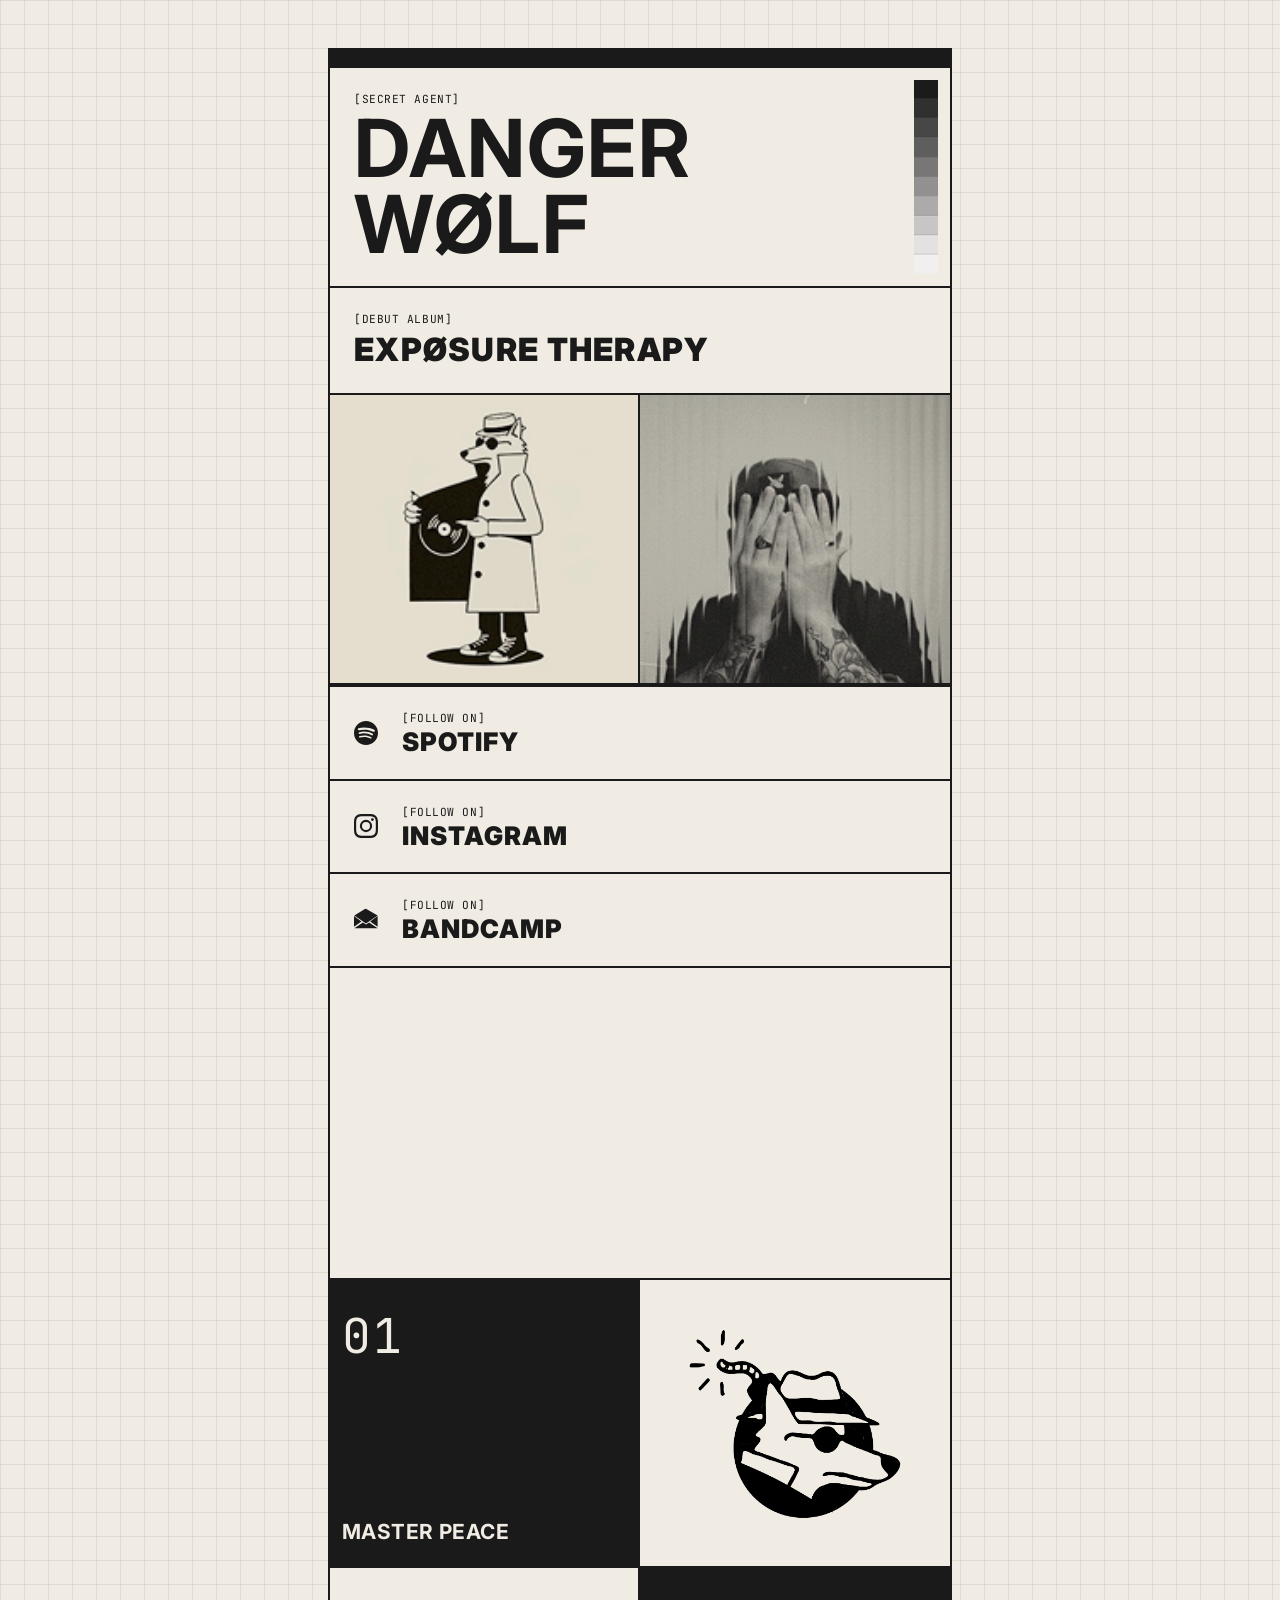
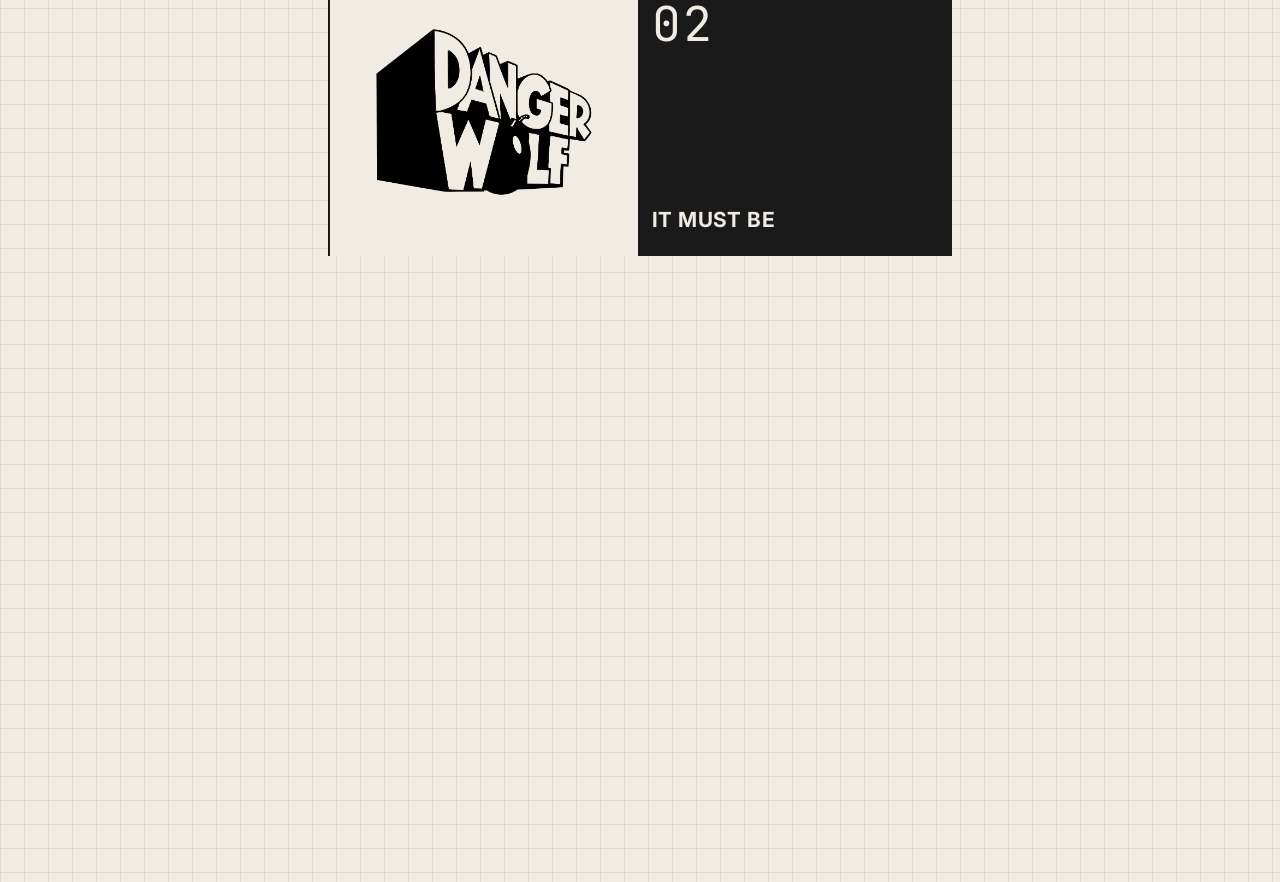
==== index.html @ 0fbfadac "Initial commit - DANGER WØLF link tree" ====
<!DOCTYPE html>
<html lang="en">
<head>
  <meta charset="UTF-8">
  <meta name="viewport" content="width=device-width, initial-scale=1.0">
  <title>DANGER WØLF</title>
  <link rel="stylesheet" href="styles.css">
  <link rel="preconnect" href="https://fonts.googleapis.com">
  <link rel="preconnect" href="https://fonts.gstatic.com" crossorigin>
  <link href="https://fonts.googleapis.com/css2?family=JetBrains+Mono:wght@400;700&family=Inter:wght@400;700;800;900&display=swap" rel="stylesheet">
</head>
<body>
  <div class="page">

    <!-- HERO -->
    <section class="hero">
      <div class="hero-header">
        <span class="label">[Secret Agent]</span>
        <h1 class="title">DANGER<br>WØLF</h1>
        <img src="assets/images/image%2041.png" alt="" class="hero-gradient">
      </div>
      <a href="https://open.spotify.com/artist/2Z2HXDt8DXglXomUX35rhi?si=FQW4a91gQvWbIbv7Y4XQkQ" class="album-card" target="_blank" rel="noopener noreferrer">
        <span class="label">[Debut Album]</span>
        <span class="card-title">EXPØSURE THERAPY</span>
      </a>
      <a href="https://www.instagram.com/dangerwolf.mp3/" class="hero-photos" target="_blank" rel="noopener noreferrer">
        <div class="photo-cell">
          <img src="assets/images/danger-wolf-1.png" alt="DANGER WØLF">
        </div>
        <div class="photo-cell">
          <img src="assets/images/danger-wolf-2.png" alt="DANGER WØLF">
        </div>
      </a>
    </section>

    <!-- LINKS -->
    <section class="links">
      <a href="https://open.spotify.com/artist/2Z2HXDt8DXglXomUX35rhi?si=FQW4a91gQvWbIbv7Y4XQkQ" class="link-card" target="_blank" rel="noopener noreferrer">
        <div class="link-icon">
          <svg viewBox="0 0 24 24" width="24" height="24" fill="currentColor">
            <path d="M12 0C5.4 0 0 5.4 0 12s5.4 12 12 12 12-5.4 12-12S18.66 0 12 0zm5.521 17.34c-.24.359-.66.48-1.021.24-2.82-1.74-6.36-2.101-10.561-1.141-.418.122-.779-.179-.899-.539-.12-.421.18-.78.54-.9 4.56-1.021 8.52-.6 11.64 1.32.42.18.479.659.301 1.02zm1.44-3.3c-.301.42-.841.6-1.262.3-3.239-1.98-8.159-2.58-11.939-1.38-.479.12-1.02-.12-1.14-.6-.12-.48.12-1.021.6-1.141C9.6 9.9 15 10.561 18.72 12.84c.361.181.54.78.241 1.2zm.12-3.36C15.24 8.4 8.82 8.16 5.16 9.301c-.6.179-1.2-.181-1.38-.721-.18-.601.18-1.2.72-1.381 4.26-1.26 11.28-1.02 15.721 1.621.539.3.719 1.02.419 1.56-.299.421-1.02.599-1.559.3z"/>
          </svg>
        </div>
        <div class="link-text">
          <span class="label">[FOLLOW ON]</span>
          <span class="link-name">SPOTIFY</span>
        </div>
      </a>

      <a href="https://www.instagram.com/dangerwolf.mp3/" class="link-card" target="_blank" rel="noopener noreferrer">
        <div class="link-icon">
          <svg viewBox="0 0 24 24" width="24" height="24" fill="currentColor">
            <path d="M12 2.163c3.204 0 3.584.012 4.85.07 3.252.148 4.771 1.691 4.919 4.919.058 1.265.069 1.645.069 4.849 0 3.205-.012 3.584-.069 4.849-.149 3.225-1.664 4.771-4.919 4.919-1.266.058-1.644.07-4.85.07-3.204 0-3.584-.012-4.849-.07-3.26-.149-4.771-1.699-4.919-4.92-.058-1.265-.07-1.644-.07-4.849 0-3.204.013-3.583.07-4.849.149-3.227 1.664-4.771 4.919-4.919 1.266-.057 1.645-.069 4.849-.069zM12 0C8.741 0 8.333.014 7.053.072 2.695.272.273 2.69.073 7.052.014 8.333 0 8.741 0 12c0 3.259.014 3.668.072 4.948.2 4.358 2.618 6.78 6.98 6.98C8.333 23.986 8.741 24 12 24c3.259 0 3.668-.014 4.948-.072 4.354-.2 6.782-2.618 6.979-6.98.059-1.28.073-1.689.073-4.948 0-3.259-.014-3.667-.072-4.947-.196-4.354-2.617-6.78-6.979-6.98C15.668.014 15.259 0 12 0zm0 5.838a6.162 6.162 0 100 12.324 6.162 6.162 0 000-12.324zM12 16a4 4 0 110-8 4 4 0 010 8zm6.406-11.845a1.44 1.44 0 100 2.881 1.44 1.44 0 000-2.881z"/>
          </svg>
        </div>
        <div class="link-text">
          <span class="label">[FOLLOW ON]</span>
          <span class="link-name">INSTAGRAM</span>
        </div>
      </a>

      <a href="https://dangerwolf.bandcamp.com/" class="link-card" target="_blank" rel="noopener noreferrer">
        <div class="link-icon">
          <svg viewBox="0 0 24 24" width="24" height="24" fill="currentColor">
            <path d="M0 18.75l7.437-5.313L0 8.121v10.629zm.375-11.37l10.86 7.619a1.31 1.31 0 001.53 0l10.86-7.619L12.39.99a1.31 1.31 0 00-1.53 0L.375 7.38zm23.25.741l-7.437 5.316L23.625 18.75V8.121zM12 16.59l-3.09-2.205L.375 20.25h23.25l-8.535-5.865L12 16.59z"/>
          </svg>
        </div>
        <div class="link-text">
          <span class="label">[FOLLOW ON]</span>
          <span class="link-name">BANDCAMP</span>
        </div>
      </a>

      <div class="video-card">
        <video autoplay loop muted playsinline>
          <source src="assets/images/0%20(3).mp4" type="video/mp4">
        </video>
      </div>
    </section>

    <!-- PHOTO GALLERY -->
    <section class="gallery">
      <div class="gallery-row">
        <a href="https://open.spotify.com/artist/2Z2HXDt8DXglXomUX35rhi?si=FQW4a91gQvWbIbv7Y4XQkQ" class="gallery-cell gallery-label-cell" target="_blank" rel="noopener noreferrer">
          <span class="label">01</span>
          <span class="track-title">Master Peace</span>
        </a>
        <a href="https://www.instagram.com/dangerwolf.mp3/" class="gallery-cell gallery-photo-cell" target="_blank" rel="noopener noreferrer">
          <img src="assets/images/4x/Asset%2011@4x.png" alt="">
        </a>
      </div>
      <div class="gallery-row">
        <a href="https://www.instagram.com/dangerwolf.mp3/" class="gallery-cell gallery-photo-cell" target="_blank" rel="noopener noreferrer">
          <img src="assets/images/4x/Asset%209@4x.png" alt="">
        </a>
        <a href="https://open.spotify.com/artist/2Z2HXDt8DXglXomUX35rhi?si=FQW4a91gQvWbIbv7Y4XQkQ" class="gallery-cell gallery-label-cell" target="_blank" rel="noopener noreferrer">
          <span class="label">02</span>
          <span class="track-title">It Must Be</span>
        </a>
      </div>
      <div class="gallery-row">
        <a href="https://open.spotify.com/artist/2Z2HXDt8DXglXomUX35rhi?si=FQW4a91gQvWbIbv7Y4XQkQ" class="gallery-cell gallery-label-cell" target="_blank" rel="noopener noreferrer">
          <span class="label">03</span>
          <span class="track-title">Track Title</span>
        </a>
        <a href="https://www.instagram.com/dangerwolf.mp3/" class="gallery-cell gallery-photo-cell" target="_blank" rel="noopener noreferrer">
          <img src="assets/images/4x/Asset%2010@4x.png" alt="">
        </a>
      </div>
      <div class="gallery-row">
        <a href="https://www.instagram.com/dangerwolf.mp3/" class="gallery-cell gallery-photo-cell" target="_blank" rel="noopener noreferrer">
          <img src="assets/images/4x/Asset%207@4x.png" alt="">
        </a>
        <a href="https://open.spotify.com/artist/2Z2HXDt8DXglXomUX35rhi?si=FQW4a91gQvWbIbv7Y4XQkQ" class="gallery-cell gallery-label-cell" target="_blank" rel="noopener noreferrer">
          <span class="label">04</span>
          <span class="track-title">Track Title</span>
        </a>
      </div>
    </section>

  </div>

  <script src="scripts.js"></script>
</body>
</html>
---- styles.css ----
* {
  margin: 0;
  padding: 0;
  box-sizing: border-box;
}

:root {
  --bg: #F0EBE3;
  --text: #1a1a1a;
  --border: 2px solid #1a1a1a;
}

html {
  scroll-behavior: smooth;
}

body {
  font-family: 'JetBrains Mono', monospace;
  background: var(--bg);
  background-image:
    linear-gradient(rgba(26, 26, 26, 0.08) 1px, transparent 1px),
    linear-gradient(90deg, rgba(26, 26, 26, 0.08) 1px, transparent 1px);
  background-size: 24px 24px;
  color: var(--text);
  min-height: 100vh;
  overflow-x: hidden;
}

.page {
  max-width: 720px;
  margin: 0 auto;
  padding: 24px;
  display: flex;
  flex-direction: column;
  gap: 0;
}

/* ─── LABELS ─── */
.label {
  font-family: 'JetBrains Mono', monospace;
  font-size: 0.7rem;
  font-weight: 400;
  letter-spacing: 0.05em;
  text-transform: uppercase;
  display: block;
}

/* ─── HERO ─── */
.hero {
  display: flex;
  flex-direction: column;
  gap: 0;
}

.hero-header {
  border: var(--border);
  border-top: 20px solid #1a1a1a;
  padding: 24px;
  display: flex;
  flex-direction: column;
  gap: 4px;
  background: var(--bg);
  position: relative;
}

.hero-gradient {
  position: absolute;
  top: 12px;
  right: 12px;
  bottom: 12px;
  height: calc(100% - 24px);
  width: auto;
  display: block;
  object-fit: contain;
}

.title {
  font-family: 'Inter', sans-serif;
  font-size: 3.5rem;
  font-weight: 700;
  line-height: 0.95;
  letter-spacing: 0.02em;
  text-transform: uppercase;
}

.hero-photos {
  display: grid;
  grid-template-columns: 1fr 1fr;
  border-left: var(--border);
  border-right: var(--border);
  border-top: var(--border);
  border-bottom: var(--border);
  margin-top: -2px;
  text-decoration: none;
}

.hero-photos .photo-cell {
  height: 192px;
  overflow: hidden;
  background: var(--bg);
}

.hero-photos .photo-cell:first-child {
  border-right: var(--border);
}

.hero-photos .photo-cell img {
  width: 100%;
  height: 100%;
  object-fit: cover;
  display: block;
  mix-blend-mode: multiply;
}

.album-card {
  border: var(--border);
  margin-top: -2px;
  padding: 24px;
  display: flex;
  flex-direction: column;
  gap: 4px;
  text-decoration: none;
  color: var(--text);
  background: var(--bg);
  transition: background 0.2s ease;
}

.album-card:hover {
  background: var(--text);
  color: var(--bg);
}

.card-title {
  font-family: 'Inter', sans-serif;
  font-size: 1.65rem;
  font-weight: 900;
  letter-spacing: 0.04em;
  text-transform: uppercase;
}

/* ─── LINKS ─── */
.links {
  display: flex;
  flex-direction: column;
  margin-top: 0;
  gap: 0;
}

.link-card {
  display: flex;
  align-items: center;
  gap: 24px;
  border: var(--border);
  margin-top: -2px;
  padding: 24px;
  text-decoration: none;
  color: var(--text);
  background: var(--bg);
  transition: background 0.2s ease, transform 0.2s ease;
  cursor: pointer;
}

.link-card:first-child {
  margin-top: 0;
}

.link-card:hover {
  background: var(--text);
  color: var(--bg);
}

.link-card:active {
  transform: scale(0.98);
}

.link-icon {
  width: 24px;
  height: 24px;
  flex-shrink: 0;
  display: flex;
  align-items: center;
  justify-content: center;
}

.link-icon svg {
  width: 24px;
  height: 24px;
}

.link-text {
  display: flex;
  flex-direction: column;
  gap: 4px;
}

.link-name {
  font-family: 'Inter', sans-serif;
  font-size: 1.35rem;
  font-weight: 900;
  letter-spacing: 0.04em;
  text-transform: uppercase;
  line-height: 1;
}

/* ─── VIDEO CARD ─── */
.video-card {
  border: var(--border);
  margin-top: -2px;
  overflow: hidden;
  background: var(--bg);
}

.video-card video {
  width: 100%;
  display: block;
  mix-blend-mode: multiply;
}

/* ─── GALLERY ─── */
.gallery {
  margin-top: 0;
  display: flex;
  flex-direction: column;
}

.gallery-row {
  display: grid;
  grid-template-columns: 1fr 1fr;
  border-left: var(--border);
  border-right: var(--border);
  border-top: var(--border);
  margin-top: -2px;
}

.gallery-row:last-child {
  border-bottom: var(--border);
}

.gallery-cell {
  height: 192px;
  overflow: hidden;
  position: relative;
  background: var(--bg);
}

.gallery-row .gallery-cell:first-child {
  border-right: var(--border);
}

.gallery-label-cell {
  display: flex;
  flex-direction: column;
  justify-content: space-between;
  align-items: flex-start;
  padding: 24px 24px 24px 12px;
  background: var(--text);
  color: var(--bg);
  text-decoration: none;
  transition: background 0.2s ease, color 0.2s ease;
}

.gallery-label-cell:hover {
  background: var(--bg);
  color: var(--text);
}

.gallery-label-cell:hover .label,
.gallery-label-cell:hover .track-title {
  color: var(--text);
}

.gallery-label-cell .label {
  color: var(--bg);
  font-size: 2.1rem;
}

.track-title {
  font-family: 'Inter', sans-serif;
  font-size: 1.1rem;
  font-weight: 700;
  text-transform: uppercase;
  letter-spacing: 0.02em;
  color: var(--bg);
}

.gallery-photo-cell img {
  width: 100%;
  height: 100%;
  object-fit: contain;
  display: block;
  mix-blend-mode: multiply;
}

a.gallery-photo-cell {
  display: block;
}

/* ─── RESPONSIVE ─── */
@media (min-width: 768px) {
  .page {
    padding: 48px;
  }

  .title {
    font-size: 5rem;
  }

  .hero-photos .photo-cell {
    height: 288px;
  }

  .gallery-cell {
    height: 288px;
  }

  .card-title {
    font-size: 2rem;
  }

  .link-name {
    font-size: 1.6rem;
  }

  .gallery-label-cell .label {
    font-size: 3rem;
  }

  .track-title {
    font-size: 1.3rem;
  }
}

@media (max-width: 480px) {
  .page {
    padding: 12px;
  }

  .title {
    font-size: 3rem;
  }

  .hero-photos .photo-cell {
    height: 168px;
  }

  .gallery-cell {
    height: 168px;
  }
}
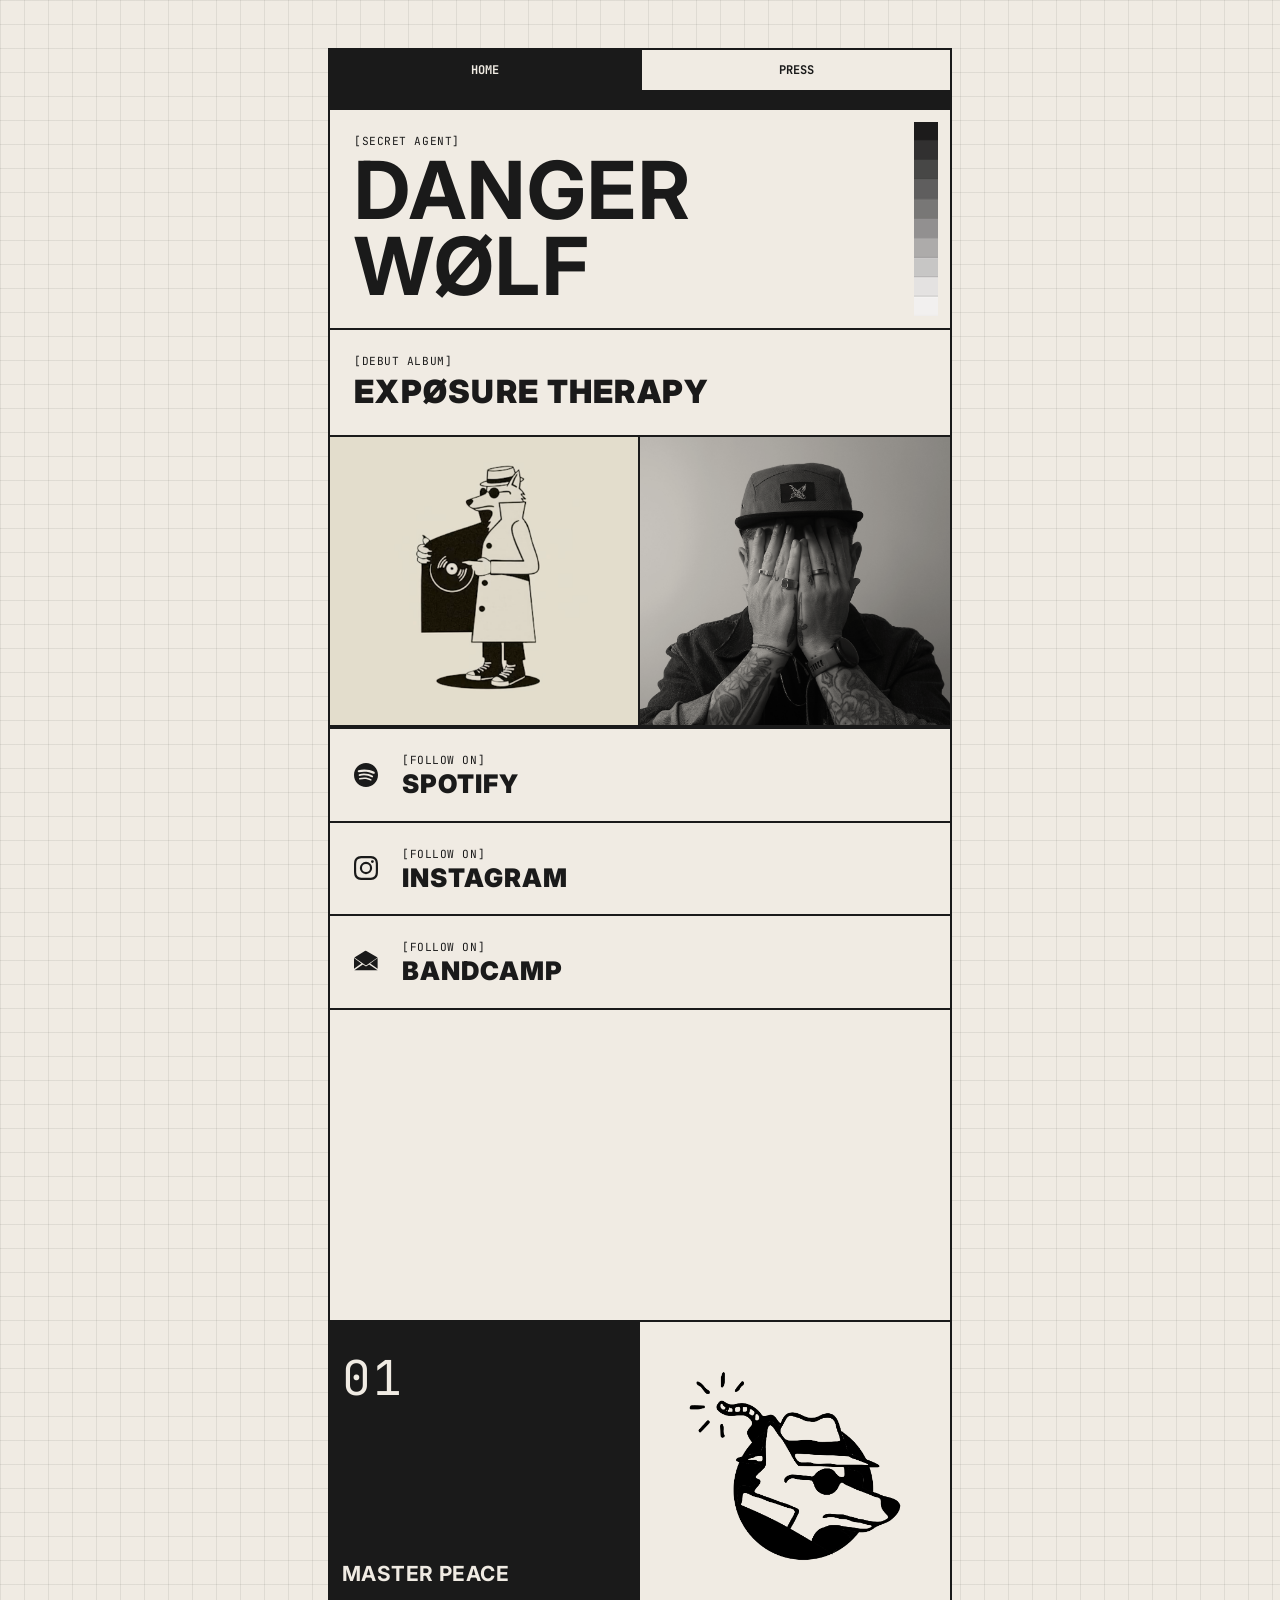
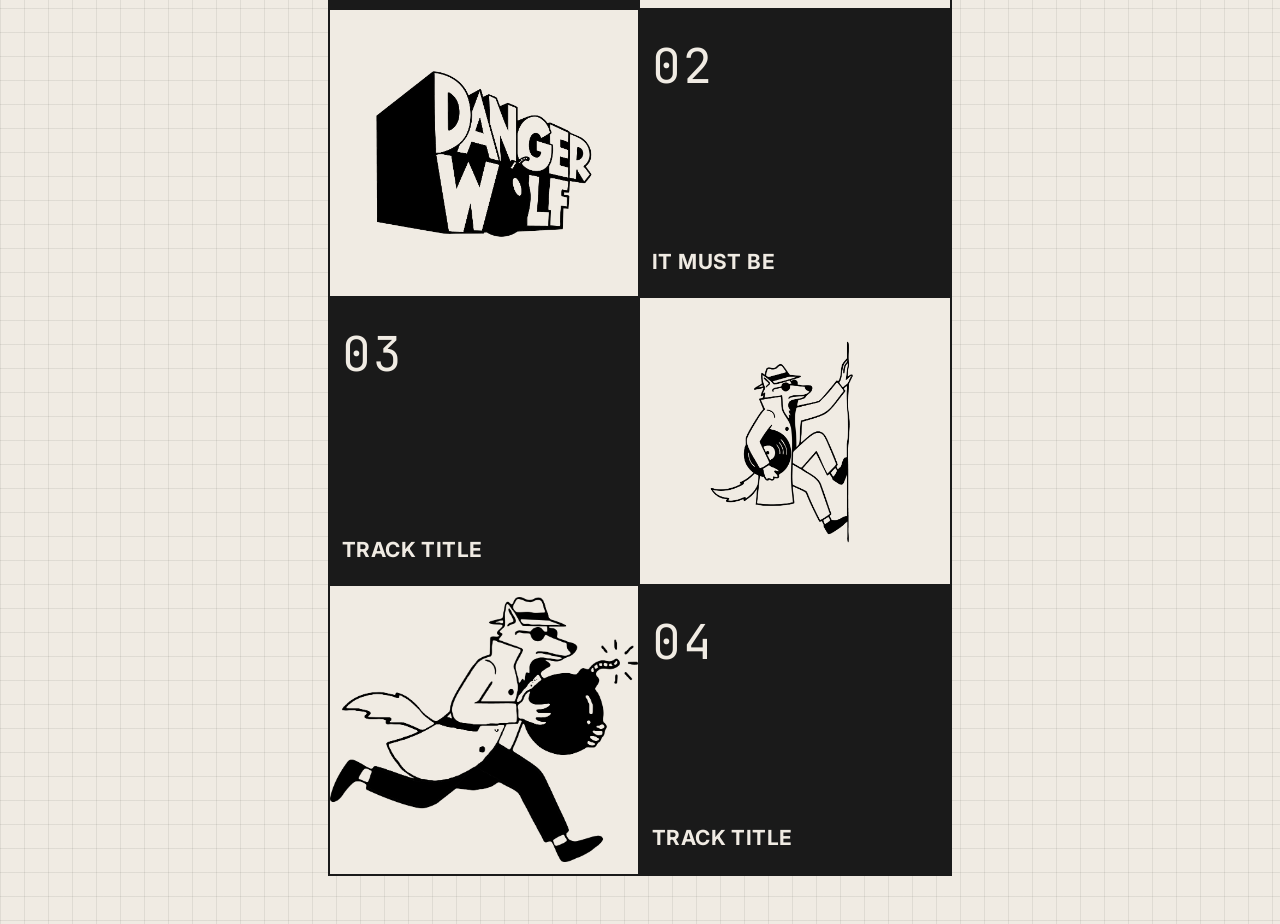
==== commit ce64c47f: "Publish refreshed Danger Wølf site Co-authored-by: Copilot <223556219+Copilot@users.noreply.github.c" ====
--- a/index.html
+++ b/index.html
@@ -11,6 +11,11 @@
 </head>
 <body>
   <div class="page">
+
+    <nav class="site-nav" aria-label="Primary navigation">
+      <a href="index.html" class="nav-link is-active" aria-current="page">Home</a>
+      <a href="press.html" class="nav-link">Press</a>
+    </nav>
 
     <!-- HERO -->
     <section class="hero">
--- a/styles.css
+++ b/styles.css
@@ -35,6 +35,35 @@
   gap: 0;
 }
 
+/* ─── NAVIGATION ─── */
+.site-nav {
+  display: grid;
+  grid-template-columns: 1fr 1fr;
+  border: var(--border);
+  border-bottom: 0;
+  background: var(--bg);
+}
+
+.nav-link {
+  padding: 12px 16px;
+  color: var(--text);
+  font-size: 0.75rem;
+  font-weight: 700;
+  text-align: center;
+  text-decoration: none;
+  text-transform: uppercase;
+}
+
+.nav-link + .nav-link {
+  border-left: var(--border);
+}
+
+.nav-link:hover,
+.nav-link.is-active {
+  background: var(--text);
+  color: var(--bg);
+}
+
 /* ─── LABELS ─── */
 .label {
   font-family: 'JetBrains Mono', monospace;
@@ -295,6 +324,360 @@
   display: block;
 }
 
+/* ─── PRESS KIT ─── */
+.press-page main {
+  border: var(--border);
+}
+
+.press-hero {
+  min-height: 560px;
+  position: relative;
+  overflow: hidden;
+  background: var(--text);
+}
+
+.press-hero::after {
+  content: '';
+  position: absolute;
+  inset: 0;
+  background: linear-gradient(180deg, rgba(26, 26, 26, 0.05) 35%, rgba(26, 26, 26, 0.82) 100%);
+}
+
+.press-hero video {
+  width: 100%;
+  height: 100%;
+  position: absolute;
+  inset: 0;
+  object-fit: cover;
+  filter: grayscale(100%) contrast(1.08);
+}
+
+.press-hero-copy {
+  position: absolute;
+  z-index: 1;
+  right: 24px;
+  bottom: 24px;
+  left: 24px;
+  color: var(--bg);
+}
+
+.press-title {
+  margin-top: 10px;
+  font-family: 'Inter', sans-serif;
+  font-size: clamp(3.6rem, 13vw, 6.8rem);
+  font-weight: 900;
+  line-height: 0.82;
+  letter-spacing: 0;
+}
+
+.press-edition {
+  position: absolute;
+  right: 0;
+  bottom: 4px;
+  font-size: 0.7rem;
+}
+
+.press-section {
+  display: grid;
+  grid-template-columns: 140px 1fr;
+  border-top: var(--border);
+  background: var(--bg);
+}
+
+.section-index {
+  padding: 24px 16px;
+  border-right: var(--border);
+}
+
+.section-content {
+  padding: 48px 32px;
+}
+
+.section-content h2,
+.media-heading h2,
+.contact-section h2 {
+  margin-bottom: 24px;
+  font-family: 'Inter', sans-serif;
+  font-size: 2rem;
+  font-weight: 900;
+  line-height: 1;
+  letter-spacing: 0;
+  text-transform: uppercase;
+}
+
+.section-content p {
+  max-width: 46ch;
+  font-size: 0.85rem;
+  line-height: 1.75;
+}
+
+.section-content p + p {
+  margin-top: 18px;
+}
+
+.press-lede {
+  font-family: 'Inter', sans-serif;
+  font-size: 1.15rem !important;
+  font-weight: 700;
+  line-height: 1.45 !important;
+}
+
+.facts-list {
+  border-top: var(--border);
+}
+
+.facts-list div {
+  display: grid;
+  grid-template-columns: 1fr 1.6fr;
+  gap: 16px;
+  padding: 12px 0;
+  border-bottom: var(--border);
+  font-size: 0.75rem;
+}
+
+.facts-list dt {
+  text-transform: uppercase;
+}
+
+.facts-list dd {
+  font-weight: 700;
+}
+
+.sound-section .facts-list {
+  border-top: 0;
+}
+
+.sound-section .facts-list div:last-child {
+  border-bottom: 0;
+}
+
+.audio-player {
+  padding: 18px;
+  border: var(--border);
+  background: var(--text);
+  color: var(--bg);
+}
+
+.now-playing {
+  display: block;
+  margin: 6px 0 14px;
+  font-family: 'Inter', sans-serif;
+  font-size: 1rem;
+  text-transform: uppercase;
+}
+
+.audio-player audio {
+  width: 100%;
+  height: 34px;
+  display: block;
+}
+
+.music-group {
+  margin-top: 32px;
+}
+
+.music-group h3 {
+  margin-bottom: 10px;
+  font-family: 'Inter', sans-serif;
+  font-size: 1.15rem;
+  font-weight: 900;
+  letter-spacing: 0;
+  text-transform: uppercase;
+}
+
+.track-list {
+  list-style: none;
+  border-top: var(--border);
+}
+
+.track-list li {
+  min-height: 46px;
+  display: grid;
+  grid-template-columns: 36px minmax(0, 1fr) 36px;
+  align-items: center;
+  border-bottom: var(--border);
+  font-family: 'Inter', sans-serif;
+  font-size: 0.76rem;
+  font-weight: 700;
+  text-transform: uppercase;
+}
+
+.track-list li > span {
+  min-width: 0;
+  padding: 10px 8px;
+  overflow-wrap: anywhere;
+}
+
+.track-list small {
+  margin-right: 8px;
+  font-family: 'JetBrains Mono', monospace;
+  font-size: 0.6rem;
+  font-weight: 400;
+}
+
+.track-play,
+.track-list a {
+  width: 36px;
+  align-self: stretch;
+  display: flex;
+  align-items: center;
+  justify-content: center;
+  border: 0;
+  background: transparent;
+  color: inherit;
+  font: inherit;
+  text-decoration: none;
+  cursor: pointer;
+}
+
+.track-play {
+  border-right: var(--border);
+}
+
+.track-list a {
+  border-left: var(--border);
+  font-size: 1rem;
+}
+
+.track-play:hover,
+.track-list a:hover,
+.track-list li.is-current .track-play {
+  background: var(--text);
+  color: var(--bg);
+}
+
+.singles-list {
+  border-color: var(--bg);
+  background: var(--text);
+  color: var(--bg);
+}
+
+.singles-list li,
+.singles-list .track-play,
+.singles-list a {
+  border-color: var(--bg);
+}
+
+.singles-list .track-play:hover,
+.singles-list a:hover,
+.singles-list li.is-current .track-play {
+  background: var(--bg);
+  color: var(--text);
+}
+
+.press-actions {
+  display: grid;
+  margin-top: 28px;
+  border: var(--border);
+}
+
+.press-button {
+  display: flex;
+  justify-content: space-between;
+  padding: 16px;
+  color: var(--text);
+  font-size: 0.75rem;
+  font-weight: 700;
+  text-decoration: none;
+  text-transform: uppercase;
+}
+
+.press-button + .press-button {
+  border-top: var(--border);
+}
+
+.press-button:hover {
+  background: var(--text);
+  color: var(--bg);
+}
+
+.press-media,
+.press-video {
+  border-top: var(--border);
+  background: var(--bg);
+}
+
+.media-heading {
+  padding: 32px;
+}
+
+.media-heading h2 {
+  margin: 8px 0 0;
+}
+
+.press-photo-grid {
+  display: grid;
+  grid-template-columns: 1fr 1fr;
+  border-top: var(--border);
+}
+
+.press-photo + .press-photo {
+  border-left: var(--border);
+}
+
+.press-photo img {
+  width: 100%;
+  aspect-ratio: 4 / 5;
+  display: block;
+  object-fit: cover;
+  filter: grayscale(100%);
+}
+
+.press-photo figcaption {
+  display: flex;
+  justify-content: space-between;
+  padding: 12px;
+  border-top: var(--border);
+  font-size: 0.65rem;
+  text-transform: uppercase;
+}
+
+.press-photo figcaption a {
+  color: inherit;
+  font-weight: 700;
+}
+
+.press-video video {
+  width: 100%;
+  display: block;
+  border-top: var(--border);
+  mix-blend-mode: multiply;
+}
+
+.contact-section {
+  padding: 64px 32px;
+  border-top: var(--border);
+  background: var(--text);
+  color: var(--bg);
+}
+
+.contact-section h2 {
+  max-width: 10ch;
+  margin: 12px 0 32px;
+  font-size: 2.8rem;
+}
+
+.contact-section a {
+  display: flex;
+  justify-content: space-between;
+  padding: 14px 0;
+  border-top: 2px solid var(--bg);
+  border-bottom: 2px solid var(--bg);
+  color: inherit;
+  font-size: 0.75rem;
+  font-weight: 700;
+  text-decoration: none;
+  text-transform: uppercase;
+}
+
+.site-footer {
+  display: flex;
+  justify-content: space-between;
+  padding: 12px 2px 0;
+  font-size: 0.6rem;
+  text-transform: uppercase;
+}
+
 /* ─── RESPONSIVE ─── */
 @media (min-width: 768px) {
   .page {
@@ -346,4 +729,56 @@
   .gallery-cell {
     height: 168px;
   }
-}
+
+  .press-hero {
+    min-height: calc(100svh - 96px);
+  }
+
+  .press-hero-copy {
+    right: 16px;
+    bottom: 20px;
+    left: 16px;
+  }
+
+  .press-section {
+    grid-template-columns: 1fr;
+  }
+
+  .section-index {
+    padding: 14px 16px;
+    border-right: 0;
+    border-bottom: var(--border);
+  }
+
+  .section-content,
+  .media-heading {
+    padding: 32px 20px;
+  }
+
+  .music-section .section-content {
+    padding-right: 14px;
+    padding-left: 14px;
+  }
+
+  .section-content h2,
+  .media-heading h2 {
+    font-size: 1.65rem;
+  }
+
+  .press-photo-grid {
+    grid-template-columns: 1fr;
+  }
+
+  .press-photo + .press-photo {
+    border-top: var(--border);
+    border-left: 0;
+  }
+
+  .contact-section {
+    padding: 48px 20px;
+  }
+
+  .contact-section h2 {
+    font-size: 2.2rem;
+  }
+}
